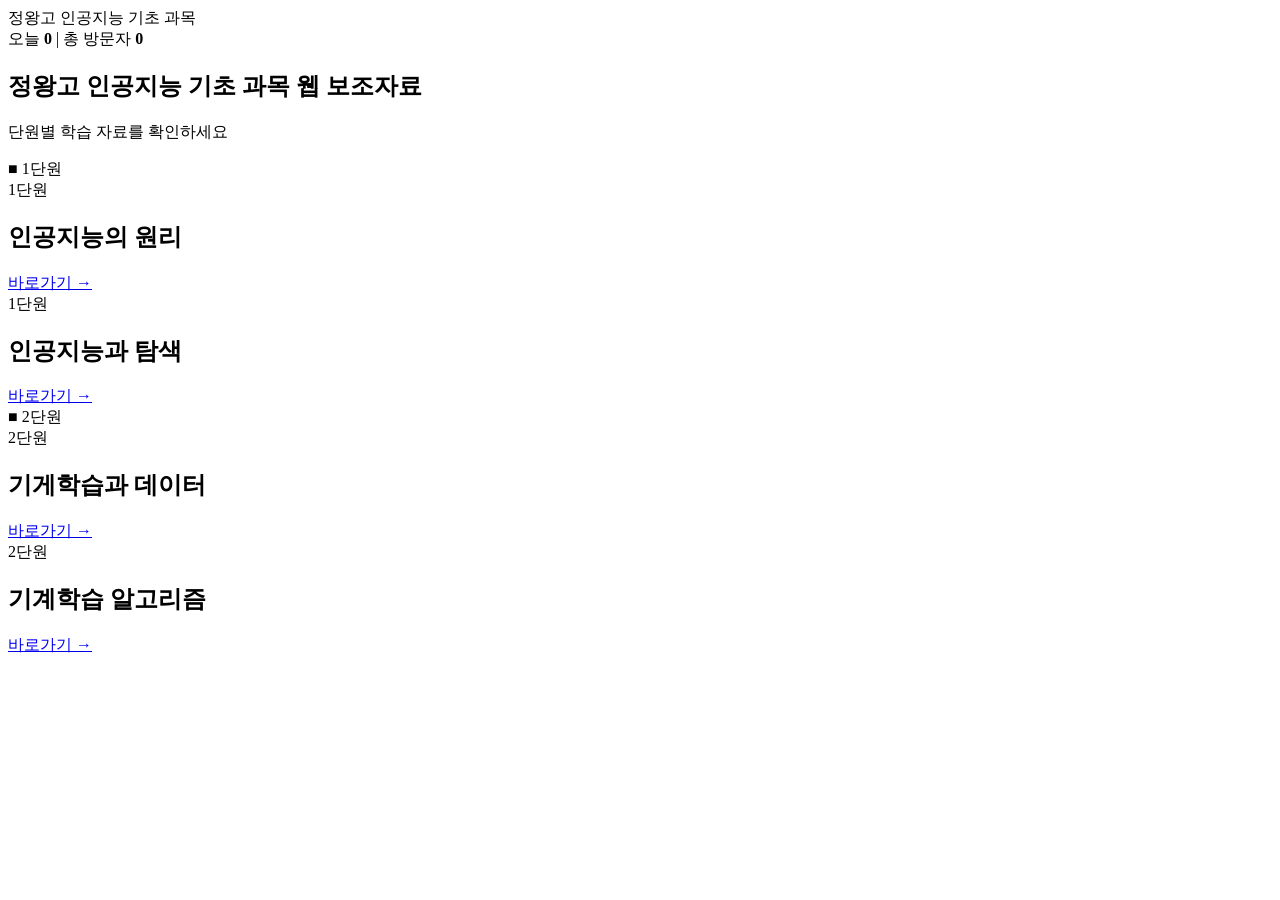
==== index.html @ 1ee04811 "First commit" ====
<!DOCTYPE html>
<html lang="ko">
  <head>
    <meta charset="UTF-8" />
    <meta name="viewport" content="width=device-width, initial-scale=1.0" />
    <title>정왕고 인공지능 기초 과목</title>
    <link rel="stylesheet" href="styles.css" />
    <script src="script.js" defer></script>
  </head>
  <body>
    <div class="page-container" color="black">
      <header class="site-header">
        <div class="header-inner">
          <div class="site-title">정왕고 인공지능 기초 과목</div>
          <div class="site-meta">
            <span>오늘 <strong id="todayVisitors">0</strong></span>
            <span class="divider">|</span>
            <span>총 방문자 <strong id="totalVisitors">0</strong></span>
          </div>
        </div>
      </header>

      <main class="content-wrapper">
        <section class="hero-banner">
          <h1>정왕고 인공지능 기초 과목 웹 보조자료</h1>
          <p>단원별 학습 자료를 확인하세요</p>
        </section>

        <section class="section-block">
          <div class="section-row">
            <div class="section-badge">■ 1단원</div>
            <div class="section-divider"></div>
          </div>
          <div class="card-grid">
            <article class="content-card">
              <div class="card-tag">1단원</div>
              <h2>인공지능의 원리</h2>
              <a href="#">바로가기 →</a>
            </article>
            <article class="content-card">
              <div class="card-tag">1단원</div>
              <h2>인공지능과 탐색</h2>
              <a href="#">바로가기 →</a>
            </article>
          </div>
        </section>
       
        <section class="section-block">
          <div class="section-row">
            <div class="section-badge">■ 2단원</div>
            <div class="section-divider"></div>
          </div>
          <div class="card-grid">
            <article class="content-card">
              <div class="card-tag">2단원</div>
              <h2>기게학습과 데이터</h2>
              <a href="#">바로가기 →</a>
            </article>
            <article class="content-card">
              <div class="card-tag">2단원</div>
              <h2>기계학습 알고리즘</h2>
              <a href="#">바로가기 →</a>
            </article>
          </div>
        </section>
      </main>
    </div>
  </body>
</html>
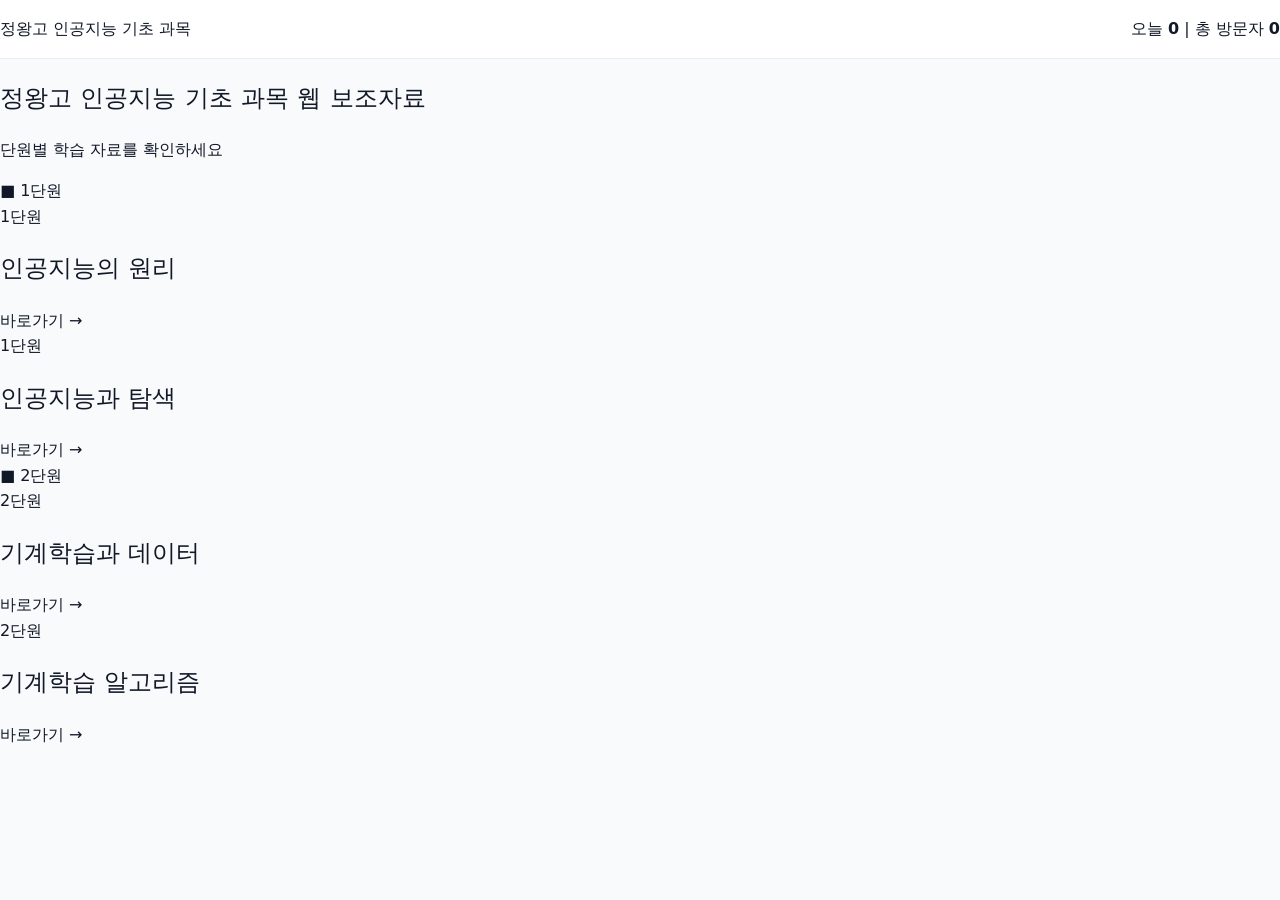
==== commit b85edd7a: "Add files via upload" ====
--- a/index.html
+++ b/index.html
@@ -35,7 +35,7 @@
             <article class="content-card">
               <div class="card-tag">1단원</div>
               <h2>인공지능의 원리</h2>
-              <a href="#">바로가기 →</a>
+              <a href="one.html">바로가기 →</a>
             </article>
             <article class="content-card">
               <div class="card-tag">1단원</div>
@@ -44,8 +44,8 @@
             </article>
           </div>
         </section>
-       
-        <section class="section-block">
+
+       <section class="section-block">
           <div class="section-row">
             <div class="section-badge">■ 2단원</div>
             <div class="section-divider"></div>
@@ -53,7 +53,7 @@
           <div class="card-grid">
             <article class="content-card">
               <div class="card-tag">2단원</div>
-              <h2>기게학습과 데이터</h2>
+              <h2>기계학습과 데이터</h2>
               <a href="#">바로가기 →</a>
             </article>
             <article class="content-card">
--- a/styles.css
+++ b/styles.css
@@ -0,0 +1,267 @@
+:root {
+  color-scheme: dark;
+  color: #111827;
+  background: #f8fafc;
+  font-family: 'Noto Sans KR', system-ui, sans-serif;
+  font-synthesis: none;
+  text-rendering: optimizeLegibility;
+  line-height: 1.6;
+  font-weight: 400;
+}
+
+* {
+  box-sizing: border-box;
+}
+
+html,
+body {
+  margin: 0;
+  padding: 0;
+  min-height: 100%;
+}
+
+body {
+  background: #f8fafc;
+  color: #111827;
+}
+
+img,
+svg {
+  max-width: 100%;
+}
+
+button,
+a {
+  font: inherit;
+}
+
+a {
+  color: inherit;
+  text-decoration: none;
+}
+
+.container {
+  width: min(1120px, calc(100% - 2rem));
+  margin: 0 auto;
+}
+
+.site-header {
+  position: sticky;
+  top: 0;
+  z-index: 10;
+  background: rgba(255, 255, 255, 0.96);
+  border-bottom: 1px solid rgba(15, 23, 42, 0.08);
+  backdrop-filter: blur(10px);
+}
+
+.header-inner {
+  display: flex;
+  align-items: center;
+  justify-content: space-between;
+  gap: 1rem;
+  padding: 1rem 0;
+}
+
+.logo {
+  font-size: 1.1rem;
+  font-weight: 700;
+}
+
+.menu-toggle {
+  border: 1px solid rgba(15, 23, 42, 0.12);
+  border-radius: 0.75rem;
+  background: #ffffff;
+  padding: 0.75rem 1rem;
+  display: none;
+}
+
+.main-nav {
+  display: flex;
+  align-items: center;
+  gap: 1.25rem;
+}
+
+.main-nav a {
+  color: #0f172a;
+  font-weight: 500;
+}
+
+.hero {
+  padding: 5rem 0 3rem;
+  background: linear-gradient(180deg, #f8fafc 0%, #e2e8f0 100%);
+}
+
+.hero-content {
+  max-width: 640px;
+}
+
+.eyebrow {
+  margin: 0 0 1rem;
+  font-size: 0.95rem;
+  font-weight: 700;
+  text-transform: uppercase;
+  letter-spacing: 0.15em;
+  color: #2563eb;
+}
+
+.hero h1 {
+  margin: 0 0 1rem;
+  font-size: clamp(2.5rem, 5vw, 4rem);
+  line-height: 1.05;
+}
+
+.hero p {
+  margin: 0 0 1.85rem;
+  color: #334155;
+  font-size: 1.05rem;
+}
+
+.hero-actions {
+  display: flex;
+  flex-wrap: wrap;
+  gap: 1rem;
+}
+
+.button {
+  display: inline-flex;
+  align-items: center;
+  justify-content: center;
+  padding: 0.95rem 1.5rem;
+  border-radius: 999px;
+  transition: transform 0.2s ease, box-shadow 0.2s ease;
+}
+
+.button:hover {
+  transform: translateY(-1px);
+}
+
+.primary {
+  background: #2563eb;
+  color: #fff;
+}
+
+.secondary {
+  background: #e2e8f0;
+  color: #0f172a;
+}
+
+.section-heading {
+  margin-bottom: 1.5rem;
+}
+
+.section-label {
+  display: inline-flex;
+  margin-bottom: 0.75rem;
+  padding: 0.35rem 0.85rem;
+  border-radius: 999px;
+  background: #e0f2fe;
+  color: #0c4a6e;
+  font-size: 0.85rem;
+  font-weight: 700;
+}
+
+.section-heading h2 {
+  margin: 0;
+  font-size: clamp(1.75rem, 2vw, 2.6rem);
+  line-height: 1.1;
+}
+
+.info-section,
+.concept-section,
+.examples-section,
+.projects-section,
+.contact-section {
+  padding: 4rem 0;
+}
+
+.cards,
+.concept-grid,
+.examples-grid,
+.project-list,
+.contact-cards {
+  display: grid;
+  gap: 1.25rem;
+}
+
+.cards {
+  grid-template-columns: repeat(auto-fit, minmax(220px, 1fr));
+}
+
+.card,
+.concept-card,
+.example-card,
+.project-item,
+.contact-card {
+  padding: 1.5rem;
+  border-radius: 1.25rem;
+  background: #ffffff;
+  box-shadow: 0 20px 50px rgba(15, 23, 42, 0.05);
+}
+
+.card h3,
+.concept-card h3,
+.example-card h3,
+.project-item h3,
+.contact-card h3 {
+  margin-top: 0;
+  margin-bottom: 0.75rem;
+  font-size: 1.15rem;
+}
+
+.concept-grid,
+.examples-grid {
+  grid-template-columns: repeat(auto-fit, minmax(240px, 1fr));
+}
+
+.examples-grid {
+  align-items: stretch;
+}
+
+.project-list,
+.contact-cards {
+  grid-template-columns: repeat(auto-fit, minmax(280px, 1fr));
+}
+
+.project-item,
+.contact-card {
+  min-height: 220px;
+}
+
+.site-footer {
+  padding: 2rem 0;
+  background: #0f172a;
+  color: #e2e8f0;
+}
+
+.footer-inner {
+  display: flex;
+  justify-content: space-between;
+  flex-wrap: wrap;
+  gap: 0.75rem;
+}
+
+@media (max-width: 900px) {
+  .header-inner {
+    flex-direction: column;
+    align-items: flex-start;
+  }
+
+  .main-nav {
+    flex-wrap: wrap;
+    gap: 0.75rem;
+  }
+}
+
+@media (max-width: 640px) {
+  .hero {
+    padding-top: 3.5rem;
+  }
+
+  .hero-actions {
+    flex-direction: column;
+  }
+
+  .footer-inner {
+    flex-direction: column;
+  }
+}
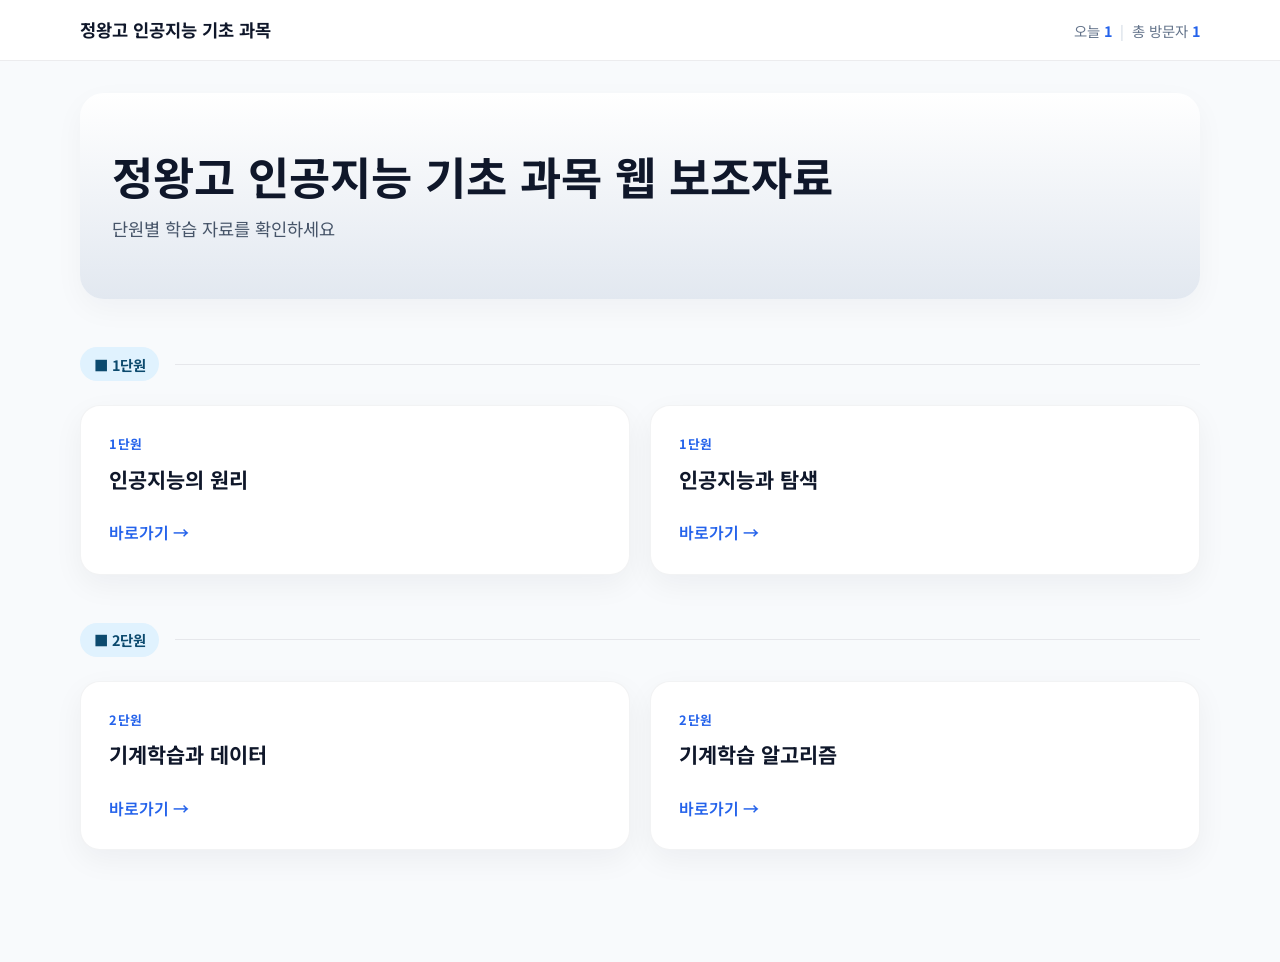
==== commit 4e2d922c: "Refactor HTML structure and update styles" ====
--- a/index.html
+++ b/index.html
@@ -4,11 +4,230 @@
     <meta charset="UTF-8" />
     <meta name="viewport" content="width=device-width, initial-scale=1.0" />
     <title>정왕고 인공지능 기초 과목</title>
-    <link rel="stylesheet" href="styles.css" />
-    <script src="script.js" defer></script>
+
+    <!-- Noto Sans KR 폰트 불러오기 -->
+    <link rel="preconnect" href="https://fonts.googleapis.com">
+    <link rel="preconnect" href="https://fonts.gstatic.com" crossorigin>
+    <link href="https://fonts.googleapis.com/css2?family=Noto+Sans+KR:wght@400;500;700&display=swap" rel="stylesheet">
+
+    <!-- 통합 CSS 스타일 -->
+    <style>
+      :root {
+        color-scheme: dark;
+        color: #111827;
+        background: #f8fafc;
+        font-family: 'Noto Sans KR', system-ui, sans-serif;
+        font-synthesis: none;
+        text-rendering: optimizeLegibility;
+        line-height: 1.6;
+        font-weight: 400;
+      }
+
+      * {
+        box-sizing: border-box;
+      }
+
+      html, body {
+        margin: 0;
+        padding: 0;
+        min-height: 100%;
+      }
+
+      body {
+        background: #f8fafc;
+        color: #111827;
+      }
+
+      img, svg {
+        max-width: 100%;
+      }
+
+      button, a {
+        font: inherit;
+      }
+
+      a {
+        color: inherit;
+        text-decoration: none;
+      }
+
+      /* 헤더 영역 */
+      .site-header {
+        position: sticky;
+        top: 0;
+        z-index: 10;
+        background: rgba(255, 255, 255, 0.96);
+        border-bottom: 1px solid rgba(15, 23, 42, 0.08);
+        backdrop-filter: blur(10px);
+      }
+
+      .header-inner {
+        width: min(1120px, calc(100% - 2rem));
+        margin: 0 auto;
+        display: flex;
+        align-items: center;
+        justify-content: space-between;
+        gap: 1rem;
+        padding: 1rem 0;
+      }
+
+      .site-title {
+        font-size: 1.1rem;
+        font-weight: 700;
+        color: #0f172a;
+      }
+
+      .site-meta {
+        display: flex;
+        align-items: center;
+        gap: 0.5rem;
+        font-size: 0.9rem;
+        color: #64748b;
+      }
+
+      .site-meta strong {
+        color: #2563eb;
+      }
+
+      .site-meta .divider {
+        color: #cbd5e1;
+      }
+
+      .menu-toggle {
+        border: 1px solid rgba(15, 23, 42, 0.12);
+        border-radius: 0.75rem;
+        background: #ffffff;
+        padding: 0.5rem 0.85rem;
+        cursor: pointer;
+        display: none;
+      }
+
+      /* 레이아웃 & 본문 */
+      .content-wrapper {
+        width: min(1120px, calc(100% - 2rem));
+        margin: 0 auto;
+        padding: 2rem 0 4rem;
+      }
+
+      /* 히어로 배너 */
+      .hero-banner {
+        padding: 3.5rem 2rem;
+        margin-bottom: 3rem;
+        background: linear-gradient(180deg, #ffffff 0%, #e2e8f0 100%);
+        border-radius: 1.5rem;
+        box-shadow: 0 10px 30px rgba(15, 23, 42, 0.04);
+      }
+
+      .hero-banner h1 {
+        margin: 0 0 0.75rem;
+        font-size: clamp(1.8rem, 4vw, 2.8rem);
+        line-height: 1.2;
+        color: #0f172a;
+      }
+
+      .hero-banner p {
+        margin: 0;
+        color: #475569;
+        font-size: 1.1rem;
+      }
+
+      /* 단원 블록 & 헤더 */
+      .section-block {
+        margin-bottom: 3rem;
+      }
+
+      .section-row {
+        display: flex;
+        align-items: center;
+        gap: 1rem;
+        margin-bottom: 1.5rem;
+      }
+
+      .section-badge {
+        display: inline-flex;
+        padding: 0.35rem 0.85rem;
+        border-radius: 999px;
+        background: #e0f2fe;
+        color: #0c4a6e;
+        font-size: 0.9rem;
+        font-weight: 700;
+      }
+
+      .section-divider {
+        flex: 1;
+        height: 1px;
+        background: rgba(15, 23, 42, 0.08);
+      }
+
+      /* 카드 그리드 레이아웃 */
+      .card-grid {
+        display: grid;
+        grid-template-columns: repeat(auto-fit, minmax(280px, 1fr));
+        gap: 1.25rem;
+      }
+
+      .content-card {
+        padding: 1.75rem;
+        border-radius: 1.25rem;
+        background: #ffffff;
+        box-shadow: 0 10px 30px rgba(15, 23, 42, 0.05);
+        border: 1px solid rgba(15, 23, 42, 0.05);
+        display: flex;
+        flex-direction: column;
+        justify-content: space-between;
+        transition: transform 0.2s ease, box-shadow 0.2s ease;
+      }
+
+      .content-card:hover {
+        transform: translateY(-3px);
+        box-shadow: 0 15px 35px rgba(15, 23, 42, 0.08);
+      }
+
+      .card-tag {
+        font-size: 0.8rem;
+        font-weight: 700;
+        color: #2563eb;
+        text-transform: uppercase;
+        letter-spacing: 0.05em;
+        margin-bottom: 0.5rem;
+      }
+
+      .content-card h2 {
+        margin: 0 0 1.5rem;
+        font-size: 1.3rem;
+        color: #0f172a;
+        word-break: keep-all;
+      }
+
+      .content-card a {
+        display: inline-flex;
+        align-items: center;
+        font-weight: 600;
+        color: #2563eb;
+        transition: color 0.2s ease;
+      }
+
+      .content-card a:hover {
+        color: #1d4ed8;
+      }
+
+      /* 반응형 스타일 */
+      @media (max-width: 640px) {
+        .header-inner {
+          flex-direction: column;
+          align-items: flex-start;
+          gap: 0.5rem;
+        }
+
+        .hero-banner {
+          padding: 2rem 1.25rem;
+        }
+      }
+    </style>
   </head>
   <body>
-    <div class="page-container" color="black">
+    <div class="page-container">
+      <!-- 상단 헤더 -->
       <header class="site-header">
         <div class="header-inner">
           <div class="site-title">정왕고 인공지능 기초 과목</div>
@@ -17,15 +236,18 @@
             <span class="divider">|</span>
             <span>총 방문자 <strong id="totalVisitors">0</strong></span>
           </div>
+          <button class="menu-toggle" aria-expanded="false" aria-label="메뉴 열기">메뉴</button>
         </div>
       </header>
 
+      <!-- 메인 콘텐츠 영역 -->
       <main class="content-wrapper">
         <section class="hero-banner">
           <h1>정왕고 인공지능 기초 과목 웹 보조자료</h1>
           <p>단원별 학습 자료를 확인하세요</p>
         </section>
 
+        <!-- 1단원 섹션 -->
         <section class="section-block">
           <div class="section-row">
             <div class="section-badge">■ 1단원</div>
@@ -33,37 +255,97 @@
           </div>
           <div class="card-grid">
             <article class="content-card">
-              <div class="card-tag">1단원</div>
-              <h2>인공지능의 원리</h2>
+              <div>
+                <div class="card-tag">1단원</div>
+                <h2>인공지능의 원리</h2>
+              </div>
               <a href="one.html">바로가기 →</a>
             </article>
             <article class="content-card">
-              <div class="card-tag">1단원</div>
-              <h2>인공지능과 탐색</h2>
+              <div>
+                <div class="card-tag">1단원</div>
+                <h2>인공지능과 탐색</h2>
+              </div>
               <a href="#">바로가기 →</a>
             </article>
           </div>
         </section>
 
-       <section class="section-block">
+        <!-- 2단원 섹션 -->
+        <section class="section-block">
           <div class="section-row">
             <div class="section-badge">■ 2단원</div>
             <div class="section-divider"></div>
           </div>
           <div class="card-grid">
             <article class="content-card">
-              <div class="card-tag">2단원</div>
-              <h2>기계학습과 데이터</h2>
+              <div>
+                <div class="card-tag">2단원</div>
+                <h2>기계학습과 데이터</h2>
+              </div>
               <a href="#">바로가기 →</a>
             </article>
             <article class="content-card">
-              <div class="card-tag">2단원</div>
-              <h2>기계학습 알고리즘</h2>
+              <div>
+                <div class="card-tag">2단원</div>
+                <h2>기계학습 알고리즘</h2>
+              </div>
               <a href="#">바로가기 →</a>
             </article>
           </div>
         </section>
       </main>
     </div>
+
+    <!-- 통합 JavaScript -->
+    <script>
+      document.addEventListener('DOMContentLoaded', () => {
+        // 1. 메뉴 토글 버튼 동작
+        const menuToggle = document.querySelector('.menu-toggle');
+        const mainNav = document.querySelector('.main-nav');
+
+        if (menuToggle) {
+          menuToggle.addEventListener('click', () => {
+            const expanded = menuToggle.getAttribute('aria-expanded') === 'true';
+            menuToggle.setAttribute('aria-expanded', String(!expanded));
+            if (mainNav) {
+              mainNav.classList.toggle('nav-open');
+            }
+          });
+        }
+
+        // 2. 방문자 수 카운팅 로직 (localStorage 활용)
+        const todayElement = document.getElementById('todayVisitors');
+        const totalElement = document.getElementById('totalVisitors');
+
+        if (todayElement && totalElement) {
+          const todayDate = new Date().toISOString().slice(0, 10); // 'YYYY-MM-DD' 형식
+
+          // 저장된 값 불러오기
+          let lastVisitDate = localStorage.getItem('lastVisitDate');
+          let todayCount = parseInt(localStorage.getItem('todayVisitors') || '0', 10);
+          let totalCount = parseInt(localStorage.getItem('totalVisitors') || '0', 10);
+
+          // 날짜 비교 (날짜가 바뀌었으면 오늘 방문자 수 초기화)
+          if (lastVisitDate !== todayDate) {
+            todayCount = 1;
+            localStorage.setItem('lastVisitDate', todayDate);
+          } else {
+            todayCount += 1;
+          }
+
+          // 총 방문자 수 증가
+          totalCount += 1;
+
+          // 로컬 스토리지에 업데이트 저장
+          localStorage.setItem('todayVisitors', todayCount);
+          localStorage.setItem('totalVisitors', totalCount);
+
+          // 화면에 3자리 단위 쉼표(,) 추가하여 출력
+          todayElement.textContent = todayCount.toLocaleString();
+          totalElement.textContent = totalCount.toLocaleString();
+        }
+      });
+    </script>
   </body>
 </html>
